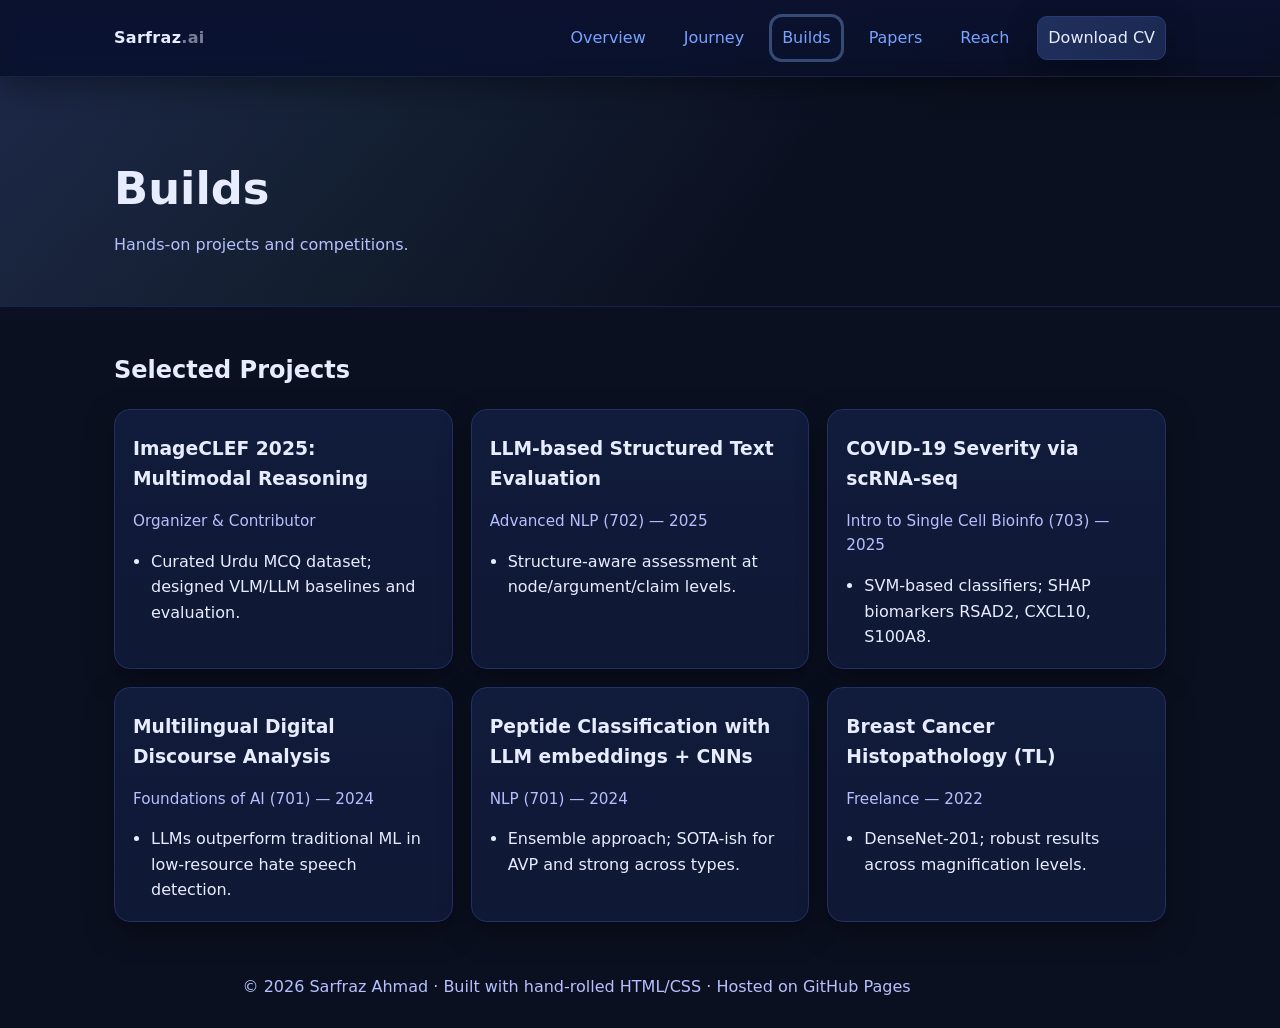
==== builds.html @ a5b365c9 "Added Code Base for my Website" ====
<!doctype html>
<html lang="en">
<head>
<meta charset="utf-8"/>
<meta name="viewport" content="width=device-width, initial-scale=1"/>
<title>Builds · Sarfraz Ahmad</title>
<link rel="preload" href="styles.css" as="style"/><link rel="stylesheet" href="styles.css"/>
<meta name="description" content="Hands-on projects and competitions."/>
</head>
<body>

  <div class="nav">
    <div class="nav-inner container">
      <div class="brand">Sarfraz<span style="opacity:.5">.ai</span></div>
      <div class="spacer"></div>
      <a data-nav href="index.html">Overview</a>
      <a data-nav href="journey.html">Journey</a>
      <a data-nav href="builds.html">Builds</a>
      <a data-nav href="papers.html">Papers</a>
      <a data-nav href="reach.html">Reach</a>
      <a class="btn" href="assets/Sarfraz_Ahmad.pdf" download>Download CV</a>
    </div>
  </div>

<header class="header">
  <div class="container">
    <h1 class="title">Builds</h1>
    <p class="subtitle">Hands-on projects and competitions.</p>
  </div>
</header>
<main class="container section">

<h2>Selected Projects</h2>
<div class="grid cols-3">
  <div class="card">
    <h3>ImageCLEF 2025: Multimodal Reasoning</h3>
    <p class="meta">Organizer & Contributor</p>
    <ul class="list">
      <li>Curated Urdu MCQ dataset; designed VLM/LLM baselines and evaluation.</li>
    </ul>
  </div>
  <div class="card">
    <h3>LLM-based Structured Text Evaluation</h3>
    <p class="meta">Advanced NLP (702) — 2025</p>
    <ul class="list"><li>Structure-aware assessment at node/argument/claim levels.</li></ul>
  </div>
  <div class="card">
    <h3>COVID-19 Severity via scRNA-seq</h3>
    <p class="meta">Intro to Single Cell Bioinfo (703) — 2025</p>
    <ul class="list"><li>SVM-based classifiers; SHAP biomarkers RSAD2, CXCL10, S100A8.</li></ul>
  </div>
  <div class="card">
    <h3>Multilingual Digital Discourse Analysis</h3>
    <p class="meta">Foundations of AI (701) — 2024</p>
    <ul class="list"><li>LLMs outperform traditional ML in low-resource hate speech detection.</li></ul>
  </div>
  <div class="card">
    <h3>Peptide Classification with LLM embeddings + CNNs</h3>
    <p class="meta">NLP (701) — 2024</p>
    <ul class="list"><li>Ensemble approach; SOTA-ish for AVP and strong across types.</li></ul>
  </div>
  <div class="card">
    <h3>Breast Cancer Histopathology (TL)</h3>
    <p class="meta">Freelance — 2022</p>
    <ul class="list"><li>DenseNet-201; robust results across magnification levels.</li></ul>
  </div>
</div>

</main>

  <div class="footer">
    © <span id="year"></span> Sarfraz Ahmad · Built with hand-rolled HTML/CSS · Hosted on GitHub Pages
    <script>document.getElementById('year').textContent = new Date().getFullYear()</script>
    <a id="toTop" href="#" style="display:inline-block;margin-left:12px;opacity:0;transition:.2s">Back to top ↑</a>
  </div>

<script src="script.js"></script>
</body>
</html>
---- styles.css ----
/* MIT License - see LICENSE file */
:root{
  --bg: #0b1020;
  --bg-alt:#0e1430;
  --card:#0f1b3a;
  --text:#e8ecff;
  --muted:#b6c0ff;
  --brand:#7aa2ff;
  --brand-2:#8df5ff;
  --ring: rgba(138, 180, 255, 0.35);
  --shadow: 0 10px 30px rgba(0,0,0,.35);
  --radius: 16px;
}
*{box-sizing:border-box}
html,body{margin:0;padding:0;background: radial-gradient(1000px 600px at 10% -20%, #11225544, transparent) ,var(--bg); color:var(--text); font: 16px/1.6 system-ui, -apple-system, Segoe UI, Roboto, Inter, "Helvetica Neue", Arial, "Noto Sans", "Apple Color Emoji","Segoe UI Emoji";}
a{color:var(--brand); text-decoration:none}
a:hover{color:var(--brand-2)}
.container{max-width:1100px;margin:0 auto; padding:24px}
.nav{
  position:sticky; top:0; z-index:50; backdrop-filter:saturate(140%) blur(10px);
  background:linear-gradient(180deg, #0c1230cc 0%, #0c123000 100%);
  border-bottom:1px solid #19224a; box-shadow: var(--shadow);
}
.nav-inner{display:flex;align-items:center;gap:18px; padding:16px 24px}
.nav .brand{font-weight:700; letter-spacing:.3px}
.nav .spacer{flex:1}
.nav a{padding:8px 10px; border-radius:10px}
.nav a.active, .nav a:focus{outline:none; box-shadow:0 0 0 3px var(--ring)}
.btn{
  display:inline-flex; align-items:center; gap:8px; padding:10px 14px; border-radius:12px;
  background:linear-gradient(135deg, #20305e, #1a2850); border:1px solid #2a3a78;
  color:var(--text); box-shadow:var(--shadow);
}
.grid{display:grid; gap:18px}
.grid.cols-3{grid-template-columns: repeat(auto-fit, minmax(260px,1fr));}
.card{
  background: linear-gradient(180deg, #111b3b 0%, #0f1834 100%);
  border:1px solid #223068; border-radius: var(--radius); padding:18px;
  box-shadow: var(--shadow);
}
.card h3{margin:6px 0 8px 0}
.header{
  padding:52px 24px 24px;
  background: linear-gradient(120deg, rgba(122,162,255,.15), rgba(141,245,255,.06) 30%, transparent 60%);
  border-bottom:1px solid #182152;
}
.header .title{font-size: clamp(28px, 3.5vw, 46px); margin:0 0 8px 0}
.header .subtitle{color:var(--muted); margin:0}
.section{padding:24px}
.badge{display:inline-block; padding:6px 10px; border:1px solid #2a3a78; border-radius:999px; margin:4px 6px 0 0; color:var(--muted); font-size:.9rem}
.list{margin:0; padding-left:18px}
.meta{color:var(--muted); font-size:.95rem}
.footer{padding:28px; text-align:center; color:var(--muted)}
kbd{border:1px solid #2a3a78; border-bottom-width:2px; padding:0 6px; border-radius:6px; font: .9rem ui-monospace,SFMono-Regular,Menlo,Monaco,Consolas,"Liberation Mono","Courier New",monospace; color:var(--muted)}
@media (max-width:600px){
  .nav-inner{flex-wrap:wrap}
}
---- styles.css ----
/* MIT License - see LICENSE file */
:root{
  --bg: #0b1020;
  --bg-alt:#0e1430;
  --card:#0f1b3a;
  --text:#e8ecff;
  --muted:#b6c0ff;
  --brand:#7aa2ff;
  --brand-2:#8df5ff;
  --ring: rgba(138, 180, 255, 0.35);
  --shadow: 0 10px 30px rgba(0,0,0,.35);
  --radius: 16px;
}
*{box-sizing:border-box}
html,body{margin:0;padding:0;background: radial-gradient(1000px 600px at 10% -20%, #11225544, transparent) ,var(--bg); color:var(--text); font: 16px/1.6 system-ui, -apple-system, Segoe UI, Roboto, Inter, "Helvetica Neue", Arial, "Noto Sans", "Apple Color Emoji","Segoe UI Emoji";}
a{color:var(--brand); text-decoration:none}
a:hover{color:var(--brand-2)}
.container{max-width:1100px;margin:0 auto; padding:24px}
.nav{
  position:sticky; top:0; z-index:50; backdrop-filter:saturate(140%) blur(10px);
  background:linear-gradient(180deg, #0c1230cc 0%, #0c123000 100%);
  border-bottom:1px solid #19224a; box-shadow: var(--shadow);
}
.nav-inner{display:flex;align-items:center;gap:18px; padding:16px 24px}
.nav .brand{font-weight:700; letter-spacing:.3px}
.nav .spacer{flex:1}
.nav a{padding:8px 10px; border-radius:10px}
.nav a.active, .nav a:focus{outline:none; box-shadow:0 0 0 3px var(--ring)}
.btn{
  display:inline-flex; align-items:center; gap:8px; padding:10px 14px; border-radius:12px;
  background:linear-gradient(135deg, #20305e, #1a2850); border:1px solid #2a3a78;
  color:var(--text); box-shadow:var(--shadow);
}
.grid{display:grid; gap:18px}
.grid.cols-3{grid-template-columns: repeat(auto-fit, minmax(260px,1fr));}
.card{
  background: linear-gradient(180deg, #111b3b 0%, #0f1834 100%);
  border:1px solid #223068; border-radius: var(--radius); padding:18px;
  box-shadow: var(--shadow);
}
.card h3{margin:6px 0 8px 0}
.header{
  padding:52px 24px 24px;
  background: linear-gradient(120deg, rgba(122,162,255,.15), rgba(141,245,255,.06) 30%, transparent 60%);
  border-bottom:1px solid #182152;
}
.header .title{font-size: clamp(28px, 3.5vw, 46px); margin:0 0 8px 0}
.header .subtitle{color:var(--muted); margin:0}
.section{padding:24px}
.badge{display:inline-block; padding:6px 10px; border:1px solid #2a3a78; border-radius:999px; margin:4px 6px 0 0; color:var(--muted); font-size:.9rem}
.list{margin:0; padding-left:18px}
.meta{color:var(--muted); font-size:.95rem}
.footer{padding:28px; text-align:center; color:var(--muted)}
kbd{border:1px solid #2a3a78; border-bottom-width:2px; padding:0 6px; border-radius:6px; font: .9rem ui-monospace,SFMono-Regular,Menlo,Monaco,Consolas,"Liberation Mono","Courier New",monospace; color:var(--muted)}
@media (max-width:600px){
  .nav-inner{flex-wrap:wrap}
}
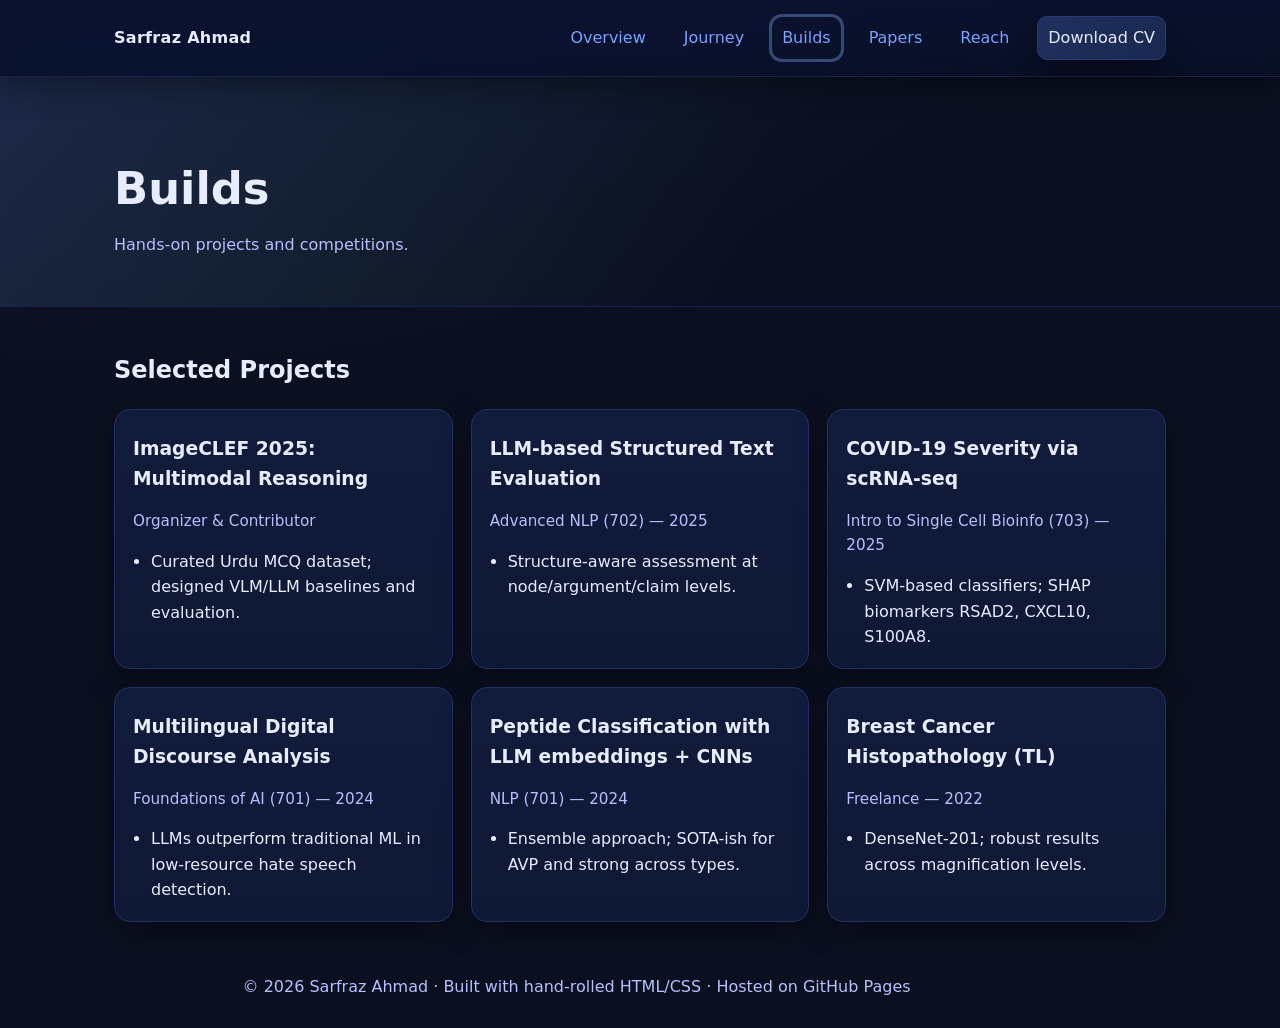
==== commit d8d9bb00: "Added Code Base for my Website" ====
--- a/builds.html
+++ b/builds.html
@@ -1,79 +1,110 @@
-<!doctype html>
+<!DOCTYPE html>
 <html lang="en">
-<head>
-<meta charset="utf-8"/>
-<meta name="viewport" content="width=device-width, initial-scale=1"/>
-<title>Builds · Sarfraz Ahmad</title>
-<link rel="preload" href="styles.css" as="style"/><link rel="stylesheet" href="styles.css"/>
-<meta name="description" content="Hands-on projects and competitions."/>
-</head>
-<body>
+  <head>
+    <meta charset="utf-8" />
+    <meta name="viewport" content="width=device-width, initial-scale=1" />
+    <title>Builds · Sarfraz Ahmad</title>
+    <link rel="preload" href="styles.css" as="style" />
+    <link rel="stylesheet" href="styles.css" />
+    <meta name="description" content="Hands-on projects and competitions." />
+  </head>
+  <body>
+    <div class="nav">
+      <div class="nav-inner container">
+        <div class="brand">Sarfraz Ahmad</div>
+        <div class="spacer"></div>
+        <a data-nav href="index.html">Overview</a>
+        <a data-nav href="journey.html">Journey</a>
+        <a data-nav href="builds.html">Builds</a>
+        <a data-nav href="papers.html">Papers</a>
+        <a data-nav href="reach.html">Reach</a>
+        <a class="btn" href="assets/Sarfraz_Ahmad.pdf" download>Download CV</a>
+      </div>
+    </div>
 
-  <div class="nav">
-    <div class="nav-inner container">
-      <div class="brand">Sarfraz<span style="opacity:.5">.ai</span></div>
-      <div class="spacer"></div>
-      <a data-nav href="index.html">Overview</a>
-      <a data-nav href="journey.html">Journey</a>
-      <a data-nav href="builds.html">Builds</a>
-      <a data-nav href="papers.html">Papers</a>
-      <a data-nav href="reach.html">Reach</a>
-      <a class="btn" href="assets/Sarfraz_Ahmad.pdf" download>Download CV</a>
+    <header class="header">
+      <div class="container">
+        <h1 class="title">Builds</h1>
+        <p class="subtitle">Hands-on projects and competitions.</p>
+      </div>
+    </header>
+    <main class="container section">
+      <h2>Selected Projects</h2>
+      <div class="grid cols-3">
+        <div class="card">
+          <h3>ImageCLEF 2025: Multimodal Reasoning</h3>
+          <p class="meta">Organizer & Contributor</p>
+          <ul class="list">
+            <li>
+              Curated Urdu MCQ dataset; designed VLM/LLM baselines and
+              evaluation.
+            </li>
+          </ul>
+        </div>
+        <div class="card">
+          <h3>LLM-based Structured Text Evaluation</h3>
+          <p class="meta">Advanced NLP (702) — 2025</p>
+          <ul class="list">
+            <li>Structure-aware assessment at node/argument/claim levels.</li>
+          </ul>
+        </div>
+        <div class="card">
+          <h3>COVID-19 Severity via scRNA-seq</h3>
+          <p class="meta">Intro to Single Cell Bioinfo (703) — 2025</p>
+          <ul class="list">
+            <li>
+              SVM-based classifiers; SHAP biomarkers RSAD2, CXCL10, S100A8.
+            </li>
+          </ul>
+        </div>
+        <div class="card">
+          <h3>Multilingual Digital Discourse Analysis</h3>
+          <p class="meta">Foundations of AI (701) — 2024</p>
+          <ul class="list">
+            <li>
+              LLMs outperform traditional ML in low-resource hate speech
+              detection.
+            </li>
+          </ul>
+        </div>
+        <div class="card">
+          <h3>Peptide Classification with LLM embeddings + CNNs</h3>
+          <p class="meta">NLP (701) — 2024</p>
+          <ul class="list">
+            <li>
+              Ensemble approach; SOTA-ish for AVP and strong across types.
+            </li>
+          </ul>
+        </div>
+        <div class="card">
+          <h3>Breast Cancer Histopathology (TL)</h3>
+          <p class="meta">Freelance — 2022</p>
+          <ul class="list">
+            <li>DenseNet-201; robust results across magnification levels.</li>
+          </ul>
+        </div>
+      </div>
+    </main>
+
+    <div class="footer">
+      © <span id="year"></span> Sarfraz Ahmad · Built with hand-rolled HTML/CSS
+      · Hosted on GitHub Pages
+      <script>
+        document.getElementById("year").textContent = new Date().getFullYear();
+      </script>
+      <a
+        id="toTop"
+        href="#"
+        style="
+          display: inline-block;
+          margin-left: 12px;
+          opacity: 0;
+          transition: 0.2s;
+        "
+        >Back to top ↑</a
+      >
     </div>
-  </div>
 
-<header class="header">
-  <div class="container">
-    <h1 class="title">Builds</h1>
-    <p class="subtitle">Hands-on projects and competitions.</p>
-  </div>
-</header>
-<main class="container section">
-
-<h2>Selected Projects</h2>
-<div class="grid cols-3">
-  <div class="card">
-    <h3>ImageCLEF 2025: Multimodal Reasoning</h3>
-    <p class="meta">Organizer & Contributor</p>
-    <ul class="list">
-      <li>Curated Urdu MCQ dataset; designed VLM/LLM baselines and evaluation.</li>
-    </ul>
-  </div>
-  <div class="card">
-    <h3>LLM-based Structured Text Evaluation</h3>
-    <p class="meta">Advanced NLP (702) — 2025</p>
-    <ul class="list"><li>Structure-aware assessment at node/argument/claim levels.</li></ul>
-  </div>
-  <div class="card">
-    <h3>COVID-19 Severity via scRNA-seq</h3>
-    <p class="meta">Intro to Single Cell Bioinfo (703) — 2025</p>
-    <ul class="list"><li>SVM-based classifiers; SHAP biomarkers RSAD2, CXCL10, S100A8.</li></ul>
-  </div>
-  <div class="card">
-    <h3>Multilingual Digital Discourse Analysis</h3>
-    <p class="meta">Foundations of AI (701) — 2024</p>
-    <ul class="list"><li>LLMs outperform traditional ML in low-resource hate speech detection.</li></ul>
-  </div>
-  <div class="card">
-    <h3>Peptide Classification with LLM embeddings + CNNs</h3>
-    <p class="meta">NLP (701) — 2024</p>
-    <ul class="list"><li>Ensemble approach; SOTA-ish for AVP and strong across types.</li></ul>
-  </div>
-  <div class="card">
-    <h3>Breast Cancer Histopathology (TL)</h3>
-    <p class="meta">Freelance — 2022</p>
-    <ul class="list"><li>DenseNet-201; robust results across magnification levels.</li></ul>
-  </div>
-</div>
-
-</main>
-
-  <div class="footer">
-    © <span id="year"></span> Sarfraz Ahmad · Built with hand-rolled HTML/CSS · Hosted on GitHub Pages
-    <script>document.getElementById('year').textContent = new Date().getFullYear()</script>
-    <a id="toTop" href="#" style="display:inline-block;margin-left:12px;opacity:0;transition:.2s">Back to top ↑</a>
-  </div>
-
-<script src="script.js"></script>
-</body>
+    <script src="script.js"></script>
+  </body>
 </html>
